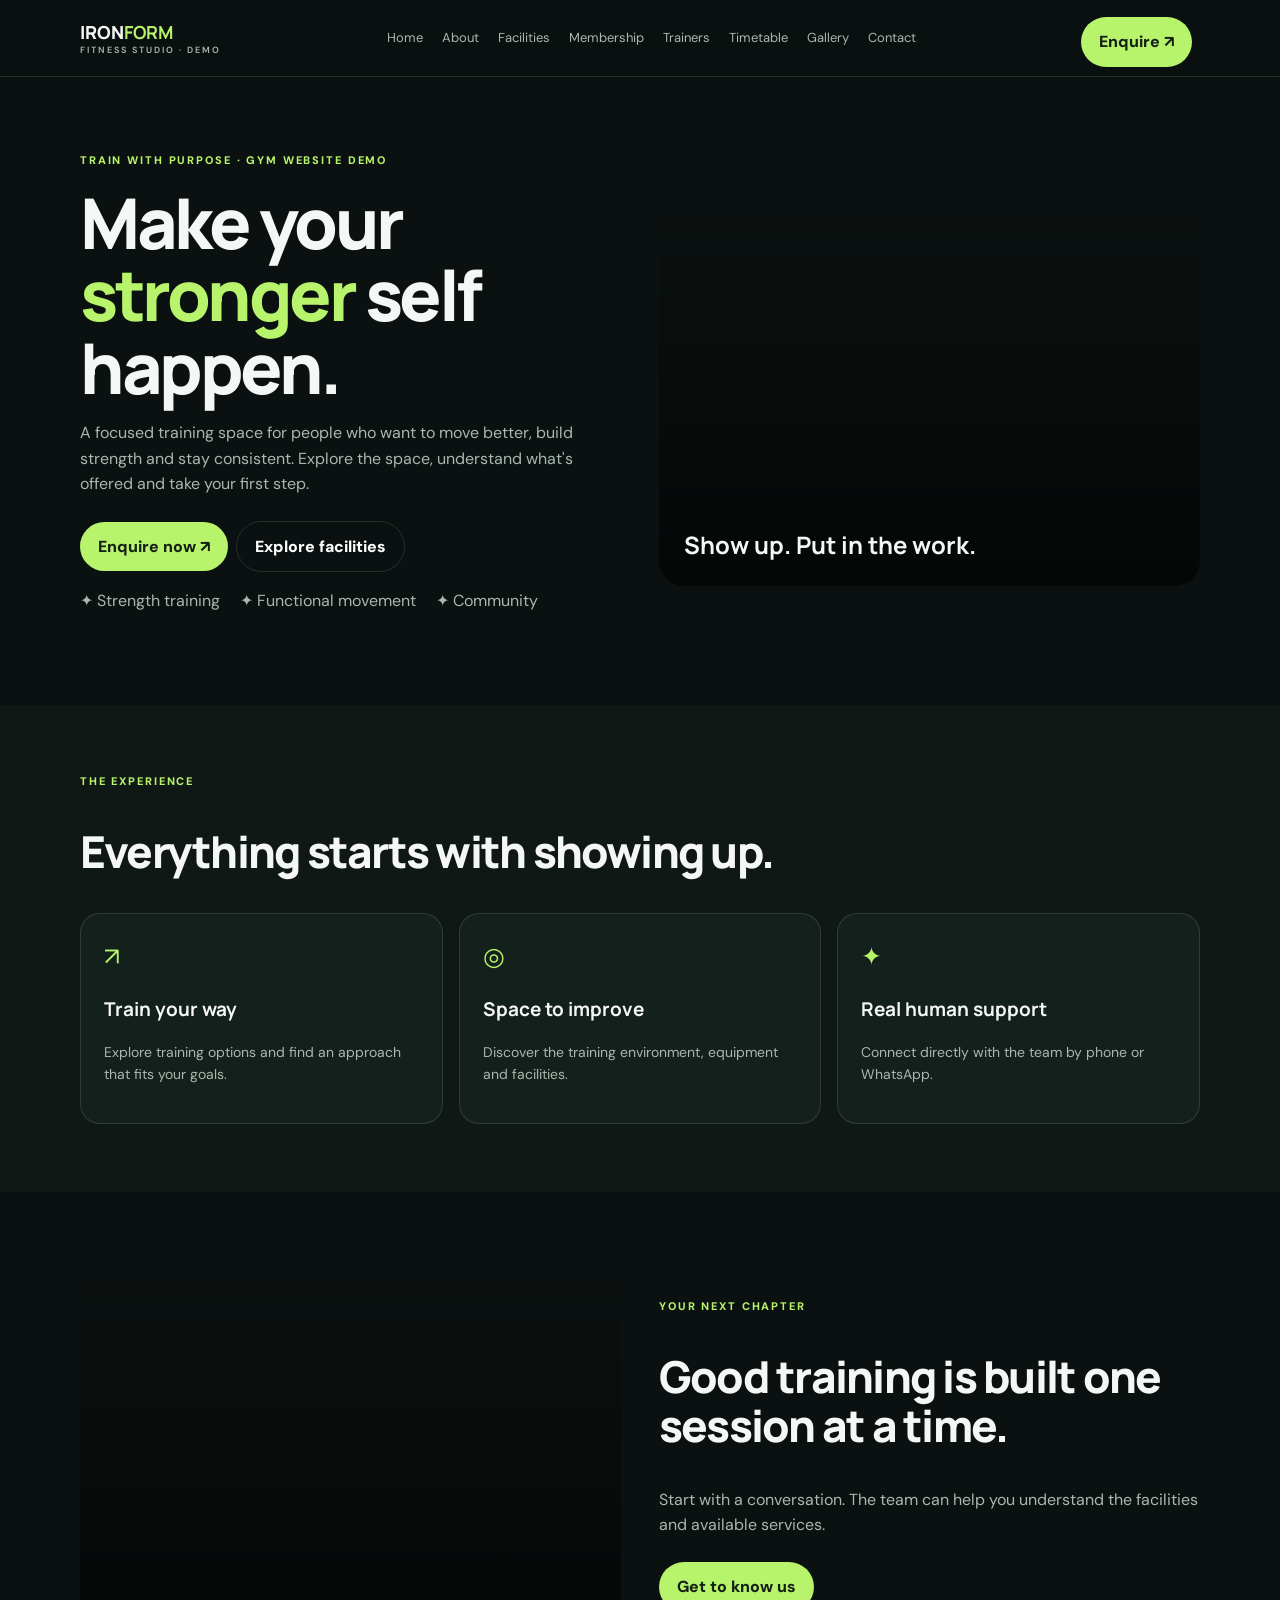
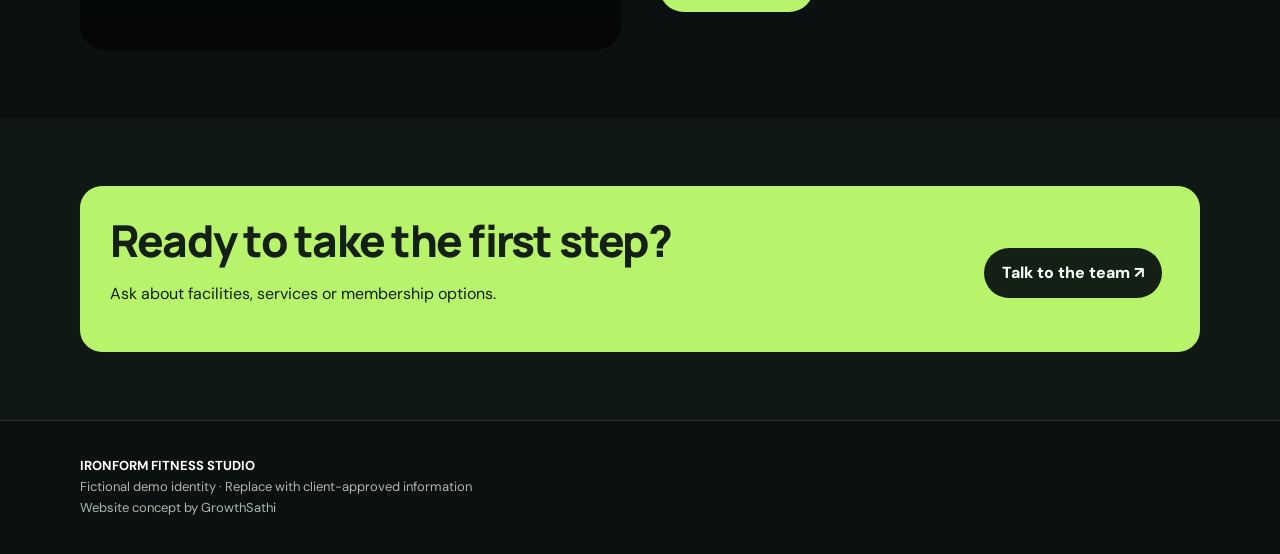
==== index.html @ e06feae5 "GS-package02-initial" ====
<!doctype html><html lang="en"><head><meta charset="utf-8"><meta name="viewport" content="width=device-width,initial-scale=1"><title>Home | Ironform Demo</title><meta name="description" content="Gym website demonstration by GrowthSathi."><link rel="stylesheet" href="assets/styles.css"></head><body><header class="top"><div class="wrap nav"><a class="brand" href="index.html">IRON<b>FORM</b> <small style="display:block;color:#a9b8ae;font:600 9px DM Sans;letter-spacing:2px">FITNESS STUDIO · DEMO</small></a><nav><a href="index.html">Home</a><a href="about.html">About</a><a href="facilities.html">Facilities</a><a href="membership.html">Membership</a><a href="trainers.html">Trainers</a><a href="timetable.html">Timetable</a><a href="gallery.html">Gallery</a><a href="contact.html">Contact</a></nav><a class="btn" href="contact.html">Enquire ↗</a></div></header><main><section class="hero"><div class="wrap heroGrid"><div><div class="eyebrow">TRAIN WITH PURPOSE · GYM WEBSITE DEMO</div><h1>Make your <span>stronger</span> self happen.</h1><p class="lead">A focused training space for people who want to move better, build strength and stay consistent. Explore the space, understand what's offered and take your first step.</p><a class="btn" href="contact.html">Enquire now ↗</a><a class="btn ghost" href="facilities.html">Explore facilities</a><p class="muted">✦ Strength training　 ✦ Functional movement　 ✦ Community</p></div><div class="photo">Show up. Put in the work.</div></div></section><section class="section alt"><div class="wrap"><div class="kicker">THE EXPERIENCE</div><h2>Everything starts with showing up.</h2><div class="grid"><article class="card"><div class="icon">↗</div><h3>Train your way</h3><p>Explore training options and find an approach that fits your goals.</p></article><article class="card"><div class="icon">◎</div><h3>Space to improve</h3><p>Discover the training environment, equipment and facilities.</p></article><article class="card"><div class="icon">✦</div><h3>Real human support</h3><p>Connect directly with the team by phone or WhatsApp.</p></article></div></div></section><section class="section"><div class="wrap split"><div class="photo"></div><div><div class="kicker">YOUR NEXT CHAPTER</div><h2>Good training is built one session at a time.</h2><p class="muted">Start with a conversation. The team can help you understand the facilities and available services.</p><a class="btn" href="about.html">Get to know us</a></div></div></section><section class="section alt"><div class="wrap banner"><div><h2>Ready to take the first step?</h2><p>Ask about facilities, services or membership options.</p></div><a class="btn" href="contact.html">Talk to the team ↗</a></div></section></main><footer class="footer"><div class="wrap"><strong>IRONFORM FITNESS STUDIO</strong><br>Fictional demo identity · Replace with client-approved information<br>Website concept by GrowthSathi</div></footer><script src="assets/app.js"></script></body></html>
---- assets/styles.css ----
@import url('https://fonts.googleapis.com/css2?family=DM+Sans:wght@400;500;600;700&family=Manrope:wght@500;600;700;800&display=swap');
:root{--bg:#0b1110;--panel:#14201b;--text:#f4f7f4;--muted:#a9b8ae;--line:#ffffff20;--accent:#b7f36b;--ink:#142016}*{box-sizing:border-box}body{margin:0;background:var(--bg);color:var(--text);font:16px/1.6 'DM Sans',sans-serif}a{color:inherit;text-decoration:none}.wrap{width:min(1120px,calc(100% - 36px));margin:auto}.top{position:sticky;top:0;background:#0b1110ee;backdrop-filter:blur(12px);border-bottom:1px solid var(--line);z-index:5}.nav{height:76px;display:flex;align-items:center;justify-content:space-between}.brand{font:800 18px Manrope}.brand b{color:var(--accent)}nav{display:flex;gap:19px;font-size:13px;color:var(--muted)}nav a:hover{color:var(--accent)}.btn{display:inline-block;background:var(--accent);color:var(--ink);font-weight:800;padding:12px 18px;border-radius:30px;margin:8px 8px 0 0}.btn.ghost{background:transparent;border:1px solid var(--line);color:white}.hero{padding:75px 0}.heroGrid,.split{display:grid;grid-template-columns:1fr 1fr;gap:38px;align-items:center}.eyebrow,.kicker{color:var(--accent);font-size:11px;letter-spacing:.17em;font-weight:800;text-transform:uppercase}.hero h1{font:800 clamp(42px,6vw,70px)/1.04 Manrope;letter-spacing:-.05em;margin:16px 0}.hero h1 span,h1 span{color:var(--accent)}.lead,.muted{color:var(--muted);max-width:610px}.photo{height:390px;border-radius:25px;background:linear-gradient(0deg,#0009,transparent),url('https://images.unsplash.com/photo-1534438327276-14e5300c3a48?auto=format&fit=crop&w=1200&q=85') center/cover;display:flex;align-items:end;padding:25px;font:700 24px Manrope}.section{padding:68px 0}.alt{background:#101815}.section h2{font:800 clamp(30px,4vw,44px)/1.12 Manrope;letter-spacing:-.04em}.grid{display:grid;grid-template-columns:repeat(3,1fr);gap:16px}.card{background:var(--panel);border:1px solid var(--line);border-radius:20px;padding:23px}.card h3{font:700 19px Manrope}.card p{color:var(--muted);font-size:14px}.icon{color:var(--accent);font-size:25px}.banner{padding:30px;border-radius:22px;background:var(--accent);color:#142016;display:flex;align-items:center;justify-content:space-between;gap:15px}.banner h2{margin:0}.banner .btn{background:#142016;color:white}.page{padding:60px 0 25px;background:radial-gradient(circle at 80% 0,#b7f36b18,transparent 35%)}.page h1{font:800 clamp(38px,5vw,58px)/1.1 Manrope;margin:10px 0}.footer{border-top:1px solid var(--line);padding:35px 0;color:var(--muted);font-size:13px}.footer strong{color:white}.form{display:grid;gap:12px}.form label{display:grid;gap:6px;color:var(--muted);font-size:13px}.form input,.form select,.form textarea{padding:12px;border:1px solid var(--line);background:#0b1110;color:white;border-radius:10px}.form textarea{min-height:90px}.note{color:var(--muted);font-size:12px}.status{color:var(--accent);font-size:13px;min-height:20px}.gallery{display:grid;grid-template-columns:repeat(3,1fr);gap:14px}.gallery img{width:100%;height:220px;object-fit:cover;border-radius:16px}.trainer{height:180px;background-size:cover;background-position:center;border-radius:14px}.table{width:100%;border-collapse:collapse}.table td,.table th{padding:13px;border-bottom:1px solid var(--line);text-align:left}.table th{color:var(--accent)}@media(max-width:760px){.heroGrid,.split{grid-template-columns:1fr}.grid,.gallery{grid-template-columns:1fr 1fr}nav{gap:9px;flex-wrap:wrap;font-size:11px}.nav{height:auto;min-height:76px;padding:12px 0}.photo{height:300px}}@media(max-width:520px){.grid,.gallery{grid-template-columns:1fr}.hero{padding:50px 0}.hero h1{font-size:43px}.banner{display:block}.section{padding:52px 0}}
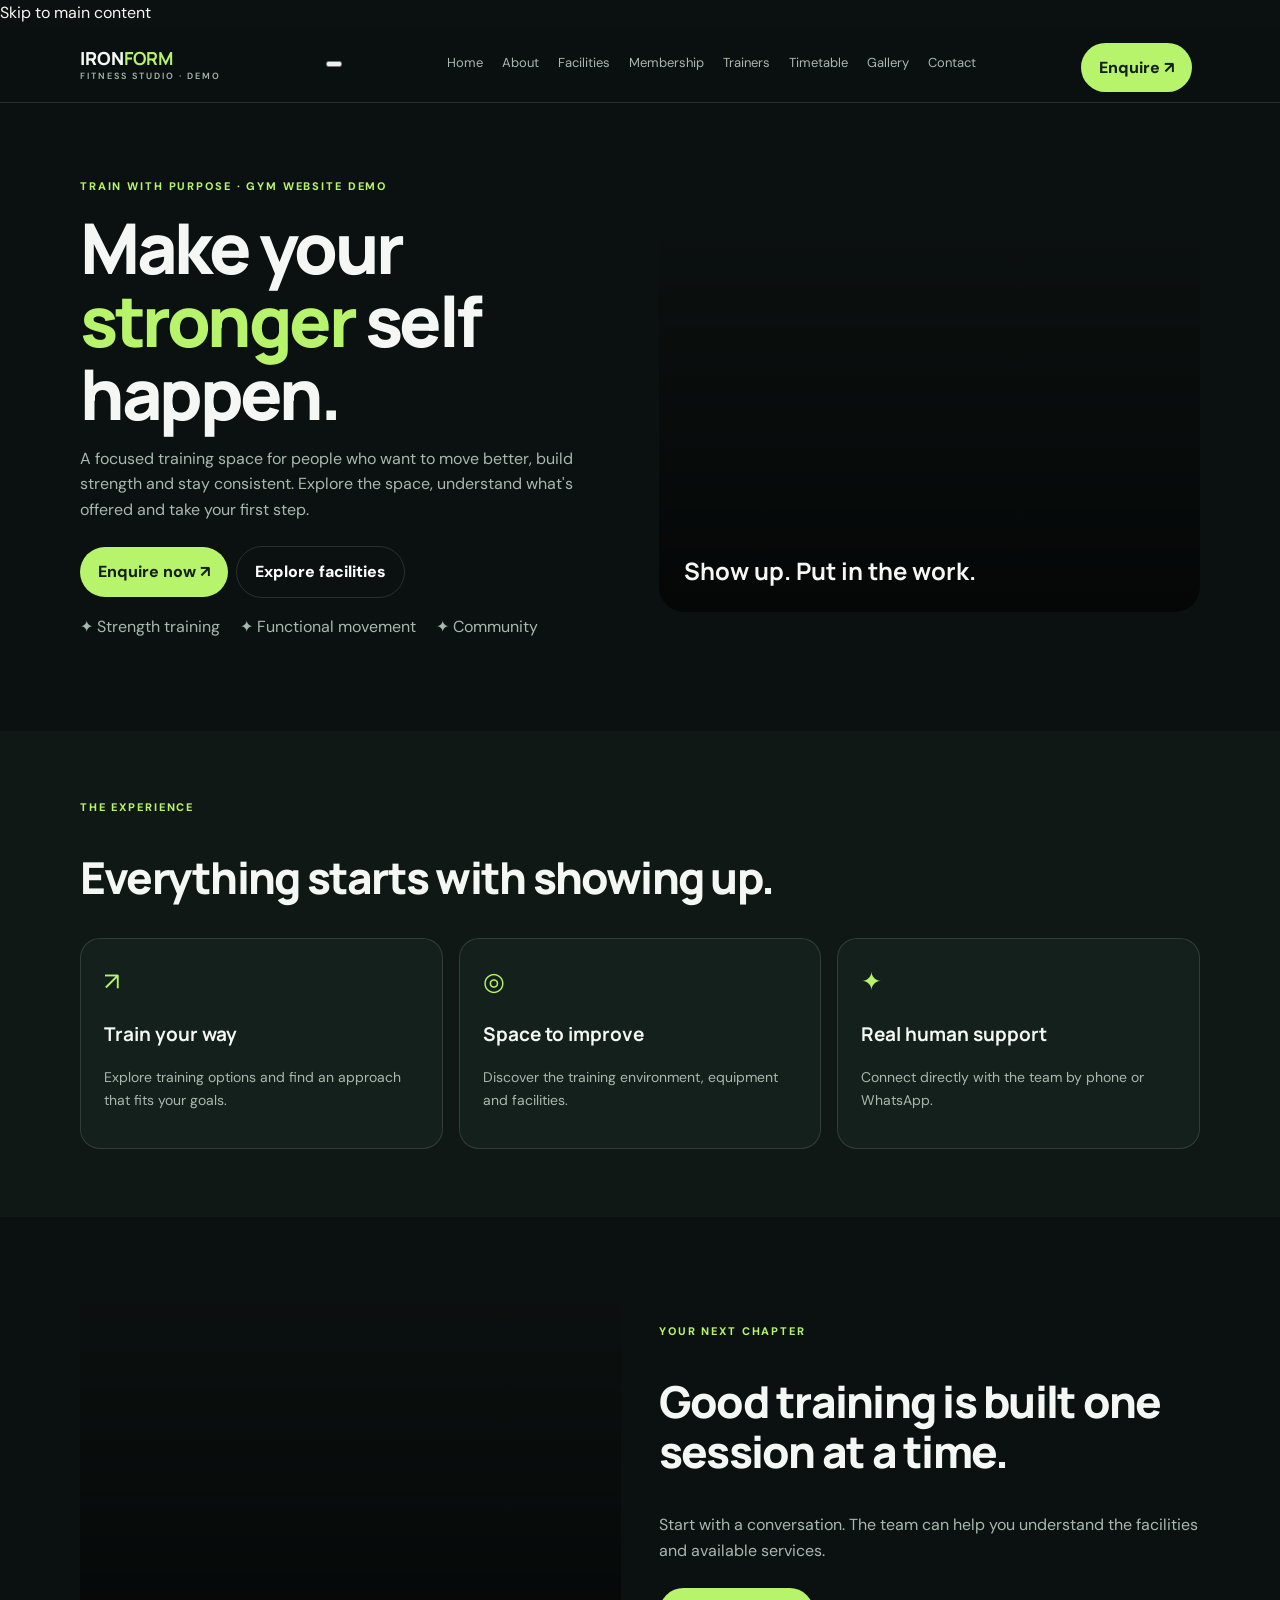
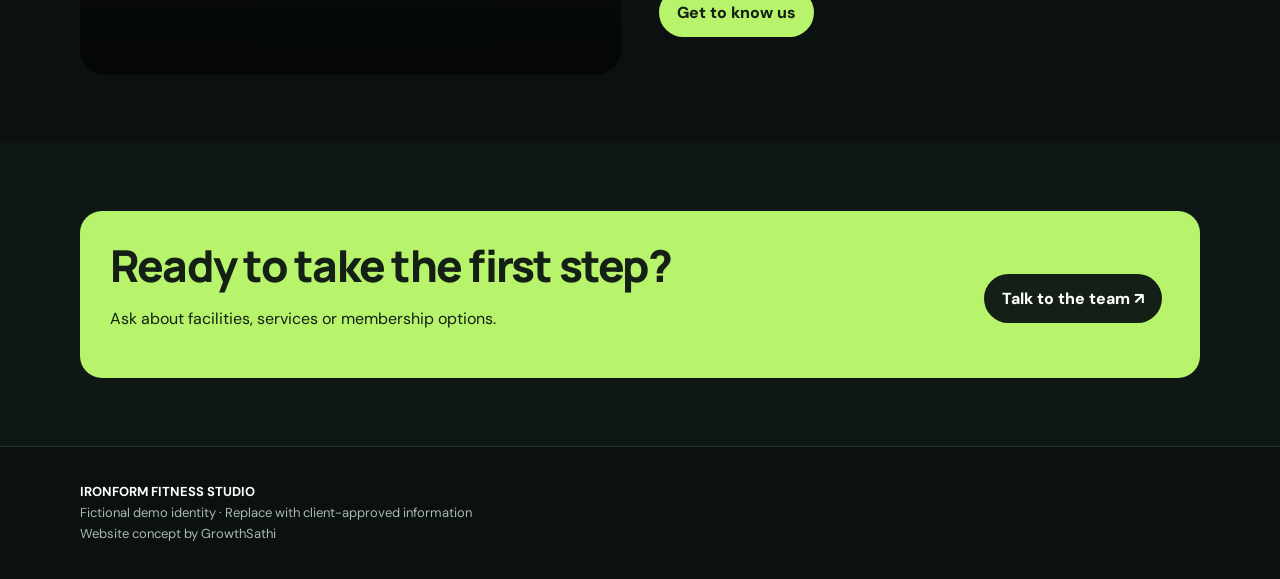
==== commit 4127d0b8: "Fix Package 02 website quality and accessibility issues" ====
--- a/index.html
+++ b/index.html
@@ -1 +1 @@
-<!doctype html><html lang="en"><head><meta charset="utf-8"><meta name="viewport" content="width=device-width,initial-scale=1"><title>Home | Ironform Demo</title><meta name="description" content="Gym website demonstration by GrowthSathi."><link rel="stylesheet" href="assets/styles.css"></head><body><header class="top"><div class="wrap nav"><a class="brand" href="index.html">IRON<b>FORM</b> <small style="display:block;color:#a9b8ae;font:600 9px DM Sans;letter-spacing:2px">FITNESS STUDIO · DEMO</small></a><nav><a href="index.html">Home</a><a href="about.html">About</a><a href="facilities.html">Facilities</a><a href="membership.html">Membership</a><a href="trainers.html">Trainers</a><a href="timetable.html">Timetable</a><a href="gallery.html">Gallery</a><a href="contact.html">Contact</a></nav><a class="btn" href="contact.html">Enquire ↗</a></div></header><main><section class="hero"><div class="wrap heroGrid"><div><div class="eyebrow">TRAIN WITH PURPOSE · GYM WEBSITE DEMO</div><h1>Make your <span>stronger</span> self happen.</h1><p class="lead">A focused training space for people who want to move better, build strength and stay consistent. Explore the space, understand what's offered and take your first step.</p><a class="btn" href="contact.html">Enquire now ↗</a><a class="btn ghost" href="facilities.html">Explore facilities</a><p class="muted">✦ Strength training　 ✦ Functional movement　 ✦ Community</p></div><div class="photo">Show up. Put in the work.</div></div></section><section class="section alt"><div class="wrap"><div class="kicker">THE EXPERIENCE</div><h2>Everything starts with showing up.</h2><div class="grid"><article class="card"><div class="icon">↗</div><h3>Train your way</h3><p>Explore training options and find an approach that fits your goals.</p></article><article class="card"><div class="icon">◎</div><h3>Space to improve</h3><p>Discover the training environment, equipment and facilities.</p></article><article class="card"><div class="icon">✦</div><h3>Real human support</h3><p>Connect directly with the team by phone or WhatsApp.</p></article></div></div></section><section class="section"><div class="wrap split"><div class="photo"></div><div><div class="kicker">YOUR NEXT CHAPTER</div><h2>Good training is built one session at a time.</h2><p class="muted">Start with a conversation. The team can help you understand the facilities and available services.</p><a class="btn" href="about.html">Get to know us</a></div></div></section><section class="section alt"><div class="wrap banner"><div><h2>Ready to take the first step?</h2><p>Ask about facilities, services or membership options.</p></div><a class="btn" href="contact.html">Talk to the team ↗</a></div></section></main><footer class="footer"><div class="wrap"><strong>IRONFORM FITNESS STUDIO</strong><br>Fictional demo identity · Replace with client-approved information<br>Website concept by GrowthSathi</div></footer><script src="assets/app.js"></script></body></html>+<!doctype html><html lang="en"><head><meta charset="utf-8"><meta name="viewport" content="width=device-width,initial-scale=1"><title>Home | Ironform Demo</title><meta name="description" content="Explore Ironform Fitness Studio in this GrowthSathi gym website demo. View training facilities, membership options, trainers and contact details."><meta property="og:type" content="website"><meta property="og:title" content="Home | Ironform Fitness Studio Demo"><meta property="og:description" content="Explore Ironform Fitness Studio in this GrowthSathi gym website demo. View training facilities, membership options, trainers and contact details."><link rel="stylesheet" href="assets/styles.css"></head><body><a class="skip-link" href="#main-content">Skip to main content</a><header class="top"><div class="wrap nav"><a class="brand" href="index.html">IRON<b>FORM</b> <small style="display:block;color:#a9b8ae;font:600 9px DM Sans;letter-spacing:2px">FITNESS STUDIO · DEMO</small></a><button class="menu-toggle" type="button" aria-expanded="false" aria-controls="primary-navigation" aria-label="Open navigation"><span></span><span></span><span></span></button><nav id="primary-navigation" aria-label="Primary navigation"><a href="index.html" aria-current="page">Home</a><a href="about.html">About</a><a href="facilities.html">Facilities</a><a href="membership.html">Membership</a><a href="trainers.html">Trainers</a><a href="timetable.html">Timetable</a><a href="gallery.html">Gallery</a><a href="contact.html">Contact</a></nav><a class="btn" href="contact.html">Enquire ↗</a></div></header><main id="main-content"><section class="hero"><div class="wrap heroGrid"><div><div class="eyebrow">TRAIN WITH PURPOSE · GYM WEBSITE DEMO</div><h1>Make your <span>stronger</span> self happen.</h1><p class="lead">A focused training space for people who want to move better, build strength and stay consistent. Explore the space, understand what's offered and take your first step.</p><a class="btn" href="contact.html">Enquire now ↗</a><a class="btn ghost" href="facilities.html">Explore facilities</a><p class="muted">✦ Strength training　 ✦ Functional movement　 ✦ Community</p></div><div class="photo">Show up. Put in the work.</div></div></section><section class="section alt"><div class="wrap"><div class="kicker">THE EXPERIENCE</div><h2>Everything starts with showing up.</h2><div class="grid"><article class="card"><div class="icon">↗</div><h3>Train your way</h3><p>Explore training options and find an approach that fits your goals.</p></article><article class="card"><div class="icon">◎</div><h3>Space to improve</h3><p>Discover the training environment, equipment and facilities.</p></article><article class="card"><div class="icon">✦</div><h3>Real human support</h3><p>Connect directly with the team by phone or WhatsApp.</p></article></div></div></section><section class="section"><div class="wrap split"><div class="photo"></div><div><div class="kicker">YOUR NEXT CHAPTER</div><h2>Good training is built one session at a time.</h2><p class="muted">Start with a conversation. The team can help you understand the facilities and available services.</p><a class="btn" href="about.html">Get to know us</a></div></div></section><section class="section alt"><div class="wrap banner"><div><h2>Ready to take the first step?</h2><p>Ask about facilities, services or membership options.</p></div><a class="btn" href="contact.html">Talk to the team ↗</a></div></section></main><footer class="footer"><div class="wrap"><strong>IRONFORM FITNESS STUDIO</strong><br>Fictional demo identity · Replace with client-approved information<br>Website concept by GrowthSathi</div></footer><script src="assets/app.js"></script></body></html>
